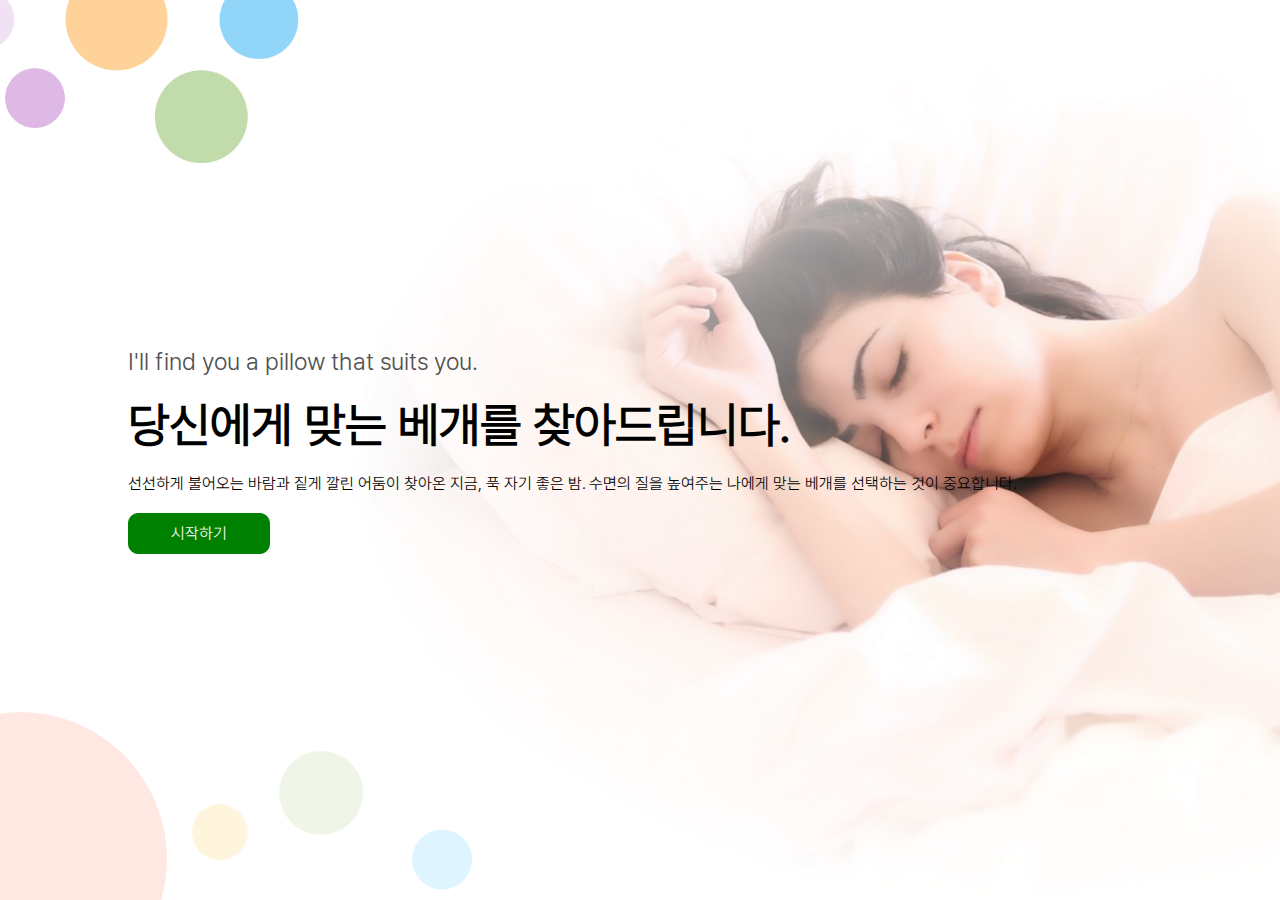
==== index.html @ 62dff91d "run1212" ====
<!DOCTYPE html>
<html lang="en">
<head>
  <meta charset="UTF-8">
  <meta name="viewport" content="width=device-width, initial-scale=1.0">
  <title>Document</title>
  <link rel="stylesheet" href="style.css">
</head>
<body>
  <div class="section1">
    <div class="section1Textbox">
      <div class="section1Minititle">
        I'll find you a pillow that suits you.
      </div>
      <div class="section1Maintitle">
        당신에게 맞는 베개를 찾아드립니다.
      </div>
      <div class="section1text">
        선선하게 불어오는 바람과 짙게 깔린 어둠이 찾아온 지금, 푹 자기 좋은 밤. 수면의 질을 높여주는 나에게 맞는 베개를 선택하는 것이 중요합니다.
      </div>
      <div class="section1Button" id="start">시작하기</div>
    </div>
  </div>  
  <script>
    let start = document.querySelector("#start")
    start.onclick = () => {
      location.href = "test.html"
    }
  </script>
</body>
</html>
---- style.css ----
@font-face {
    font-family: "gFont";
    src: url("../폰트/Pretendard-Light.ttf") format('truetype');
    font-display: swap;
    font-style: normal;
}
* {
    margin: 0px;
    padding: 0px;
    word-break: keep-all;
    font-family: "gFont";
}

body {
    display: flex;
}

.section1 {
    width: 100%;
    height: 100vh;
    display: flex;
    flex-direction: column;
    justify-content: center;
    background-image: url(image/bg2.png);
    background-position: center;
    background-repeat: no-repeat;
    background-size: cover;
}
.section1Textbox {
    margin-left: 10%;
    max-width: 900px;
    width: 95%;
    animation-duration: 1.5s;
    animation-name: slidein;
}
.section1Minititle {
    font-size: 24px;
    color: rgb(80, 80, 80);
}
.section1Maintitle {
    font-size: 48px;
    font-weight: 700;
    margin-top: 20px;
}
.section1text {
    margin-top: 20px;
}
.section1Button {
    margin-top: 20px;
    padding: 10px 20px;
    background-color: green;
    border: 1px solid green;
    width: 100px;
    text-align: center;
    border-radius: 10px;
    color: white;
}
.section1Button:hover {
    background-color: white;
    border: 1px solid black;
    color: black;
    transition: 0.5s;
}
@media (max-width: 1200px) {
    .section1Textbox {
        margin-left: auto;
        margin-right: auto;
        text-align: center;
    }
    .section1Button {
        margin-left: auto;
        margin-right: auto;
    }
}


@keyframes slidein {
    from {
        margin-top: 100px;
        filter: opacity(0%);
    }
    to {
        margin-top: 0px;
        filter: opacity(100%);
    }
  }
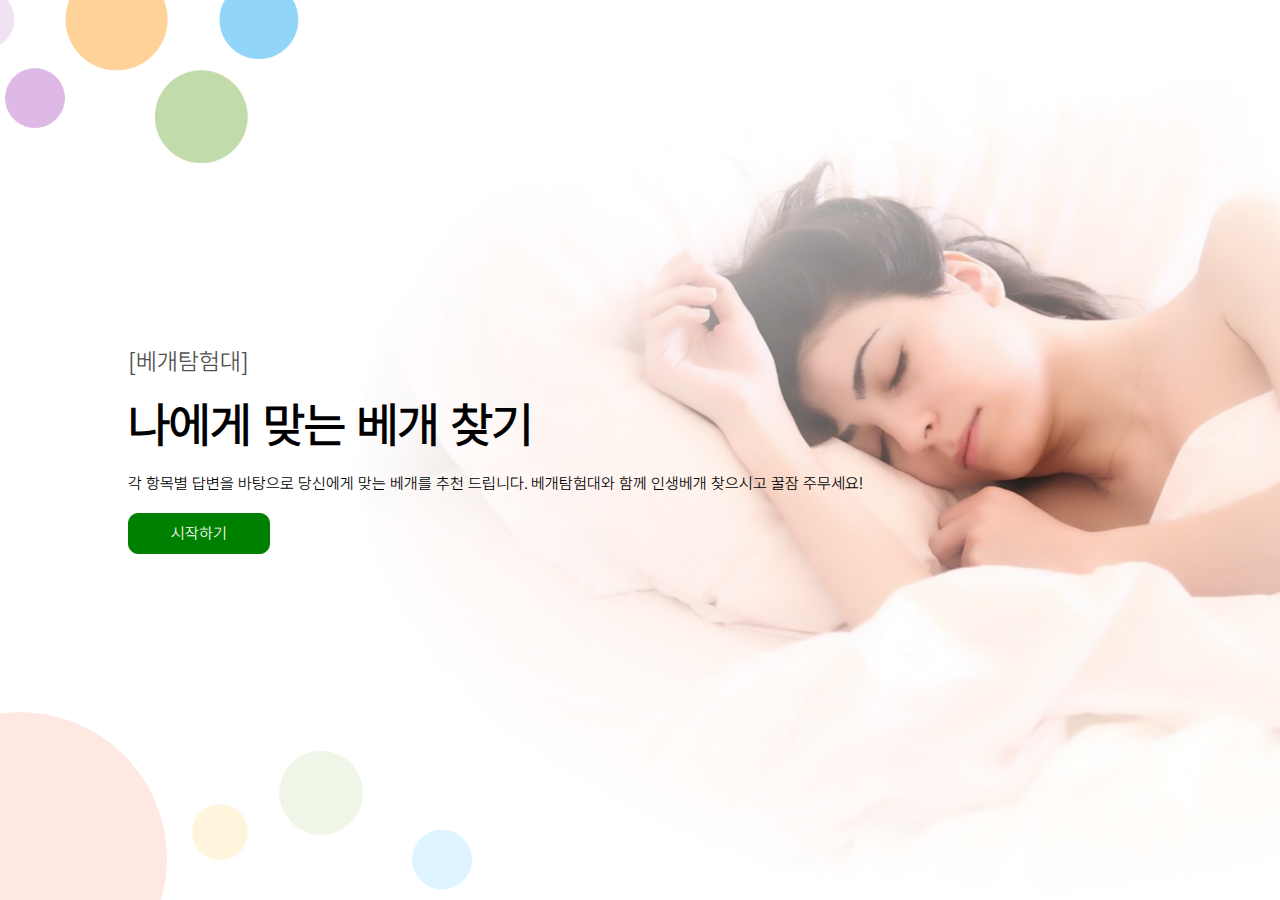
==== commit 468c35a4: "run1312112" ====
--- a/index.html
+++ b/index.html
@@ -3,20 +3,26 @@
 <head>
   <meta charset="UTF-8">
   <meta name="viewport" content="width=device-width, initial-scale=1.0">
-  <title>Document</title>
   <link rel="stylesheet" href="style.css">
+  <title>베개 탐험대 | 나만의 베개 찾기</title>
+  <meta name="description" property="og:description" content="푹 자기 좋은 밤, 수면의 질을 높여주는 나에게 맞는 베개를 선택하는 것이 중요합니다.">
+  <meta property="og:image" content="image/bg3.png">
+  <meta property="og:title" content="베개 탐험대 | 나만의 베개 찾기"> 
+  <meta property="og:url" content="">
+  <link rel="shortcut icon" href="image/favicon.png">
+  <meta name="keywords" content="베개, 필로우, 숙면, 좋은 베개, 우유베개 스탠다드핏, 우유베개 이지핏, 우유베개 플러스, 슬래빗 알파베개, 센스맘 숨쉬는베개, 노르딕슬립 미디엄로우, 씨가드 닥터필로, 몽제 에어네트, 몽제 에르고, 홍성돈 숙면베개, 템퍼 오리지널 XS, 템퍼 오리지널 S, 템퍼 오리지널 M, 템퍼 밀레니엄 XS, 템퍼 밀레니엄 M, 가누다 블루라벨 피아노">
 </head>
 <body>
   <div class="section1">
     <div class="section1Textbox">
       <div class="section1Minititle">
-        I'll find you a pillow that suits you.
+        [베개탐험대]
       </div>
       <div class="section1Maintitle">
-        당신에게 맞는 베개를 찾아드립니다.
+        나에게 맞는 베개 찾기
       </div>
       <div class="section1text">
-        선선하게 불어오는 바람과 짙게 깔린 어둠이 찾아온 지금, 푹 자기 좋은 밤. 수면의 질을 높여주는 나에게 맞는 베개를 선택하는 것이 중요합니다.
+        각 항목별 답변을 바탕으로 당신에게 맞는 베개를 추천 드립니다. 베개탐험대와 함께 인생베개 찾으시고 꿀잠 주무세요!
       </div>
       <div class="section1Button" id="start">시작하기</div>
     </div>
--- a/style.css
+++ b/style.css
@@ -17,7 +17,7 @@
 
 .section1 {
     width: 100%;
-    height: 100vh;
+    min-height: 100vh;
     display: flex;
     flex-direction: column;
     justify-content: center;
